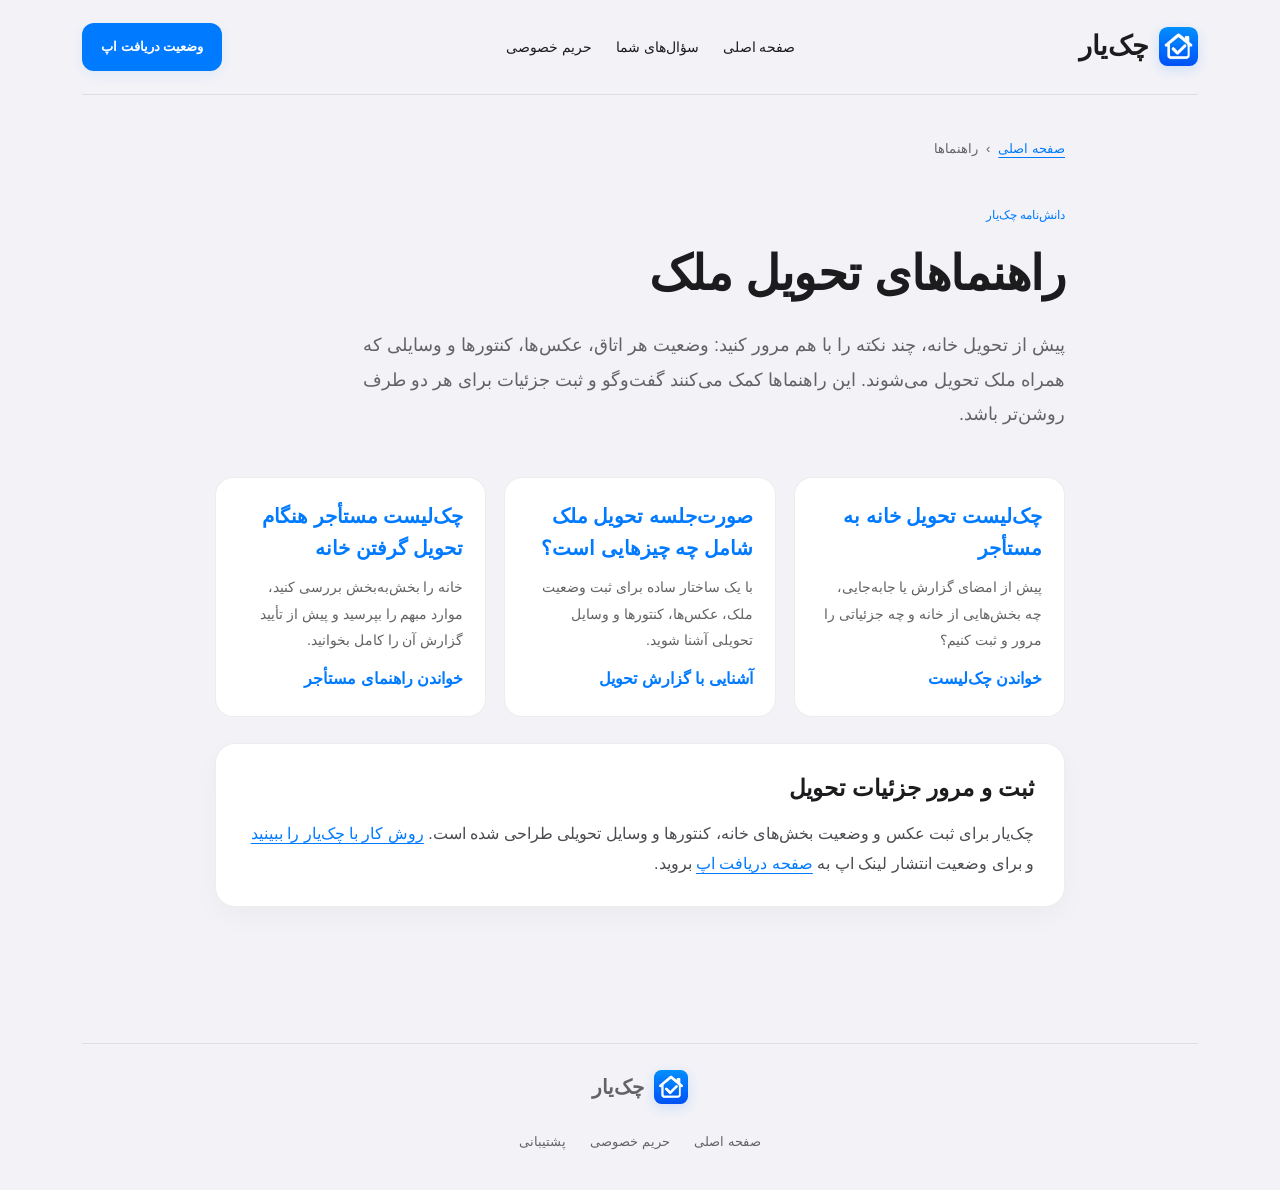
==== guides/index.html @ ab19140b "Improve website SEO and handover guides Add canonical, social metadata, structured data, robots dire" ====
<!DOCTYPE html>
<html lang="fa" dir="rtl">
<head>
  <meta charset="utf-8">
  <meta name="viewport" content="width=device-width,initial-scale=1">
  <meta name="description" content="راهنماهای کاربردی برای تحویل خانه، ثبت وضعیت ملک و آماده‌کردن گزارش روشن برای مالک و مستأجر.">
  <title>راهنماهای تحویل ملک و خانه اجاره‌ای — چک‌یار</title>
  <link rel="canonical" href="https://checkyaar.ir/guides/">
  <link rel="icon" href="../assets/optimized/app-icon.webp" type="image/webp">
  <meta property="og:type" content="website">
  <meta property="og:locale" content="fa_IR">
  <meta property="og:site_name" content="چک‌یار">
  <meta property="og:title" content="راهنماهای تحویل ملک — چک‌یار">
  <meta property="og:description" content="چک‌لیست‌ها و راهنماهای ثبت وضعیت خانه برای مالک و مستأجر.">
  <meta property="og:url" content="https://checkyaar.ir/guides/">
  <meta property="og:image" content="https://checkyaar.ir/assets/brand/social-preview.jpg">
  <link rel="stylesheet" href="../styles.css">
  <script type="application/ld+json">
  {
    "@context": "https://schema.org",
    "@type": "CollectionPage",
    "name": "راهنماهای تحویل ملک و خانه اجاره‌ای",
    "url": "https://checkyaar.ir/guides/",
    "inLanguage": "fa-IR",
    "isPartOf": { "@id": "https://checkyaar.ir/#website" }
  }
  </script>
</head>
<body>
  <div class="wrap">
    <nav aria-label="پیمایش اصلی">
      <a class="brand" href="../"><img class="mark" src="../assets/optimized/app-icon.webp" alt="" width="39" height="39" decoding="async"> چک‌یار</a>
      <div class="navlinks"><a href="../">صفحه اصلی</a><a href="../#faq">سؤال‌های شما</a><a href="../privacy.html">حریم خصوصی</a></div>
      <a class="btn small" href="../#download">وضعیت دریافت اپ</a>
    </nav>
    <main class="article-main">
      <div class="breadcrumb"><a href="../">صفحه اصلی</a><span aria-hidden="true">›</span><span>راهنماها</span></div>
      <header class="article-hero">
        <p class="label">دانش‌نامه چک‌یار</p>
        <h1>راهنماهای تحویل ملک</h1>
        <p class="article-lead">پیش از تحویل خانه، چند نکته را با هم مرور کنید: وضعیت هر اتاق، عکس‌ها، کنتورها و وسایلی که همراه ملک تحویل می‌شوند. این راهنماها کمک می‌کنند گفت‌وگو و ثبت جزئیات برای هر دو طرف روشن‌تر باشد.</p>
      </header>
      <section class="guide-grid" aria-label="مقاله‌های راهنما">
        <article class="guide-card">
          <h2><a href="checklist-tahvil-khane.html">چک‌لیست تحویل خانه به مستأجر</a></h2>
          <p>پیش از امضای گزارش یا جابه‌جایی، چه بخش‌هایی از خانه و چه جزئیاتی را مرور و ثبت کنیم؟</p>
          <a href="checklist-tahvil-khane.html">خواندن چک‌لیست</a>
        </article>
        <article class="guide-card">
          <h2><a href="soorat-jalase-tahvil-melk.html">صورت‌جلسه تحویل ملک شامل چه چیزهایی است؟</a></h2>
          <p>با یک ساختار ساده برای ثبت وضعیت ملک، عکس‌ها، کنتورها و وسایل تحویلی آشنا شوید.</p>
          <a href="soorat-jalase-tahvil-melk.html">آشنایی با گزارش تحویل</a>
        </article>
        <article class="guide-card">
          <h2><a href="checklist-mostajer-baraye-tahvil.html">چک‌لیست مستأجر هنگام تحویل گرفتن خانه</a></h2>
          <p>خانه را بخش‌به‌بخش بررسی کنید، موارد مبهم را بپرسید و پیش از تأیید گزارش آن را کامل بخوانید.</p>
          <a href="checklist-mostajer-baraye-tahvil.html">خواندن راهنمای مستأجر</a>
        </article>
      </section>
      <section class="article-card guide-cta">
        <h2>ثبت و مرور جزئیات تحویل</h2>
        <p>چک‌یار برای ثبت عکس و وضعیت بخش‌های خانه، کنتورها و وسایل تحویلی طراحی شده است. <a href="../#how">روش کار با چک‌یار را ببینید</a> و برای وضعیت انتشار لینک اپ به <a href="../#download">صفحه دریافت اپ</a> بروید.</p>
      </section>
    </main>
    <footer class="privacy-footer">
      <a class="brand" href="../"><img class="mark" src="../assets/optimized/app-icon.webp" alt="" width="34" height="34" decoding="async"> چک‌یار</a>
      <nav aria-label="پیوندهای پایانی"><a href="../">صفحه اصلی</a><a href="../privacy.html">حریم خصوصی</a><a href="mailto:support@checkyaar.ir">پشتیبانی</a></nav>
    </footer>
  </div>
</body>
</html>
---- styles.css ----
@font-face {
  font-family:v;
  font-display:swap;
  src:url('assets/brand/Vazirmatn-Regular.ttf')
}
@font-face {
  font-family:v;
  font-display:swap;
  src:url('assets/brand/Vazirmatn-Bold.ttf');
  font-weight:700
}
* {
  box-sizing:border-box;
}
html {
  scroll-behavior:smooth;
  scroll-padding-top:100px;
}
body {
  margin:0;
  background:#F2F2F7;
  color:#1C1C1E;
  font-family:v,sans-serif;
  line-height:1.9;
}
button,a {
  -webkit-tap-highlight-color:transparent;
}
a {
  color:inherit;
  text-decoration:none;
}
button {
  font:inherit;
  cursor:pointer;
}
button,a {
  transition:background .25s,transform .25s,box-shadow .25s;
}
button:hover,.btn:hover {
  transform:translateY(-3px);
}
button:focus-visible,a:focus-visible,summary:focus-visible {
  outline:3px solid #ee9f51;
  outline-offset:5px;
}
.wrap {
  max-width:1180px;
  margin:auto;
  padding:0 32px;
}
nav {
  height:95px;
  display:flex;
  align-items:center;
  justify-content:space-between;
  border-bottom:1px solid #1C1C1E17;
  gap:24px;
}
.brand {
  font-weight:700;
  font-size:27px;
  display:flex;
  align-items:center;
  gap:10px;
}
.mark {
  width:39px;
  height:39px;
  border-radius:22%;
  object-fit:cover;
  flex-shrink:0;
  display:block;
  box-shadow:0 4px 12px #007aff26;
}
.navlinks {
  display:flex;
  gap:32px;
  font-size:14px;
}
.btn {
  display:inline-flex;
  justify-content:center;
  align-items:center;
  gap:14px;
  border:0;
  padding:13px 25px;
  border-radius:13px;
  background:#007AFF;
  color:white;
  font-weight:700;
}
.btn.light {
  color:#007AFF;
  background:#fff;
  border:1px solid #3C3C431F;
}
.small {
  padding:9px 19px;
  font-size:13px;
}
.hero {
  display:grid;
  grid-template-columns:1.05fr 1fr;
  gap:55px;
  align-items:center;
  min-height:660px;
  padding:55px 0 65px;
}
.eyebrow {
  font-size:13px;
  display:inline-flex;
  gap:9px;
  align-items:center;
  color:#636366;
}
.dot {
  width:7px;
  height:7px;
  background:#007AFF;
  border-radius:50%;
}
h1 {
  font-size:clamp(36px,4.3vw,60px);
  line-height:1.5;
  letter-spacing:-1.8px;
  margin:20px 0;
}
h1 em {
  font-style:normal;
  color:#007AFF;
  position:relative;
}
h1 em:after {
  content:'';
  position:absolute;
  height:8px;
  background:#007AFF1F;
  bottom:2px;
  left:0;
  right:0;
  border-radius:60%;
  z-index:-1;
}
.intro {
  color:#636366;
  max-width:450px;
  font-size:16px;
  line-height:2.2;
}
.actions {
  display:flex;
  gap:12px;
  margin-top:29px;
}
.footnote {
  font-size:12px;
  color:#8E8E93;
  margin-top:20px;
}
.scene {
  width:100%;
  height:auto;
  position:relative;
  display:grid;
  place-items:center;
  isolation:isolate;
}
.hero-headings {
  display:grid;
  place-items:center;
  width:100%;
  max-width:560px;
  height:88px;
  text-align:center;
}
.hero-heading {
  grid-area:1 / 1;
  margin:0;
  padding:0 12px 16px;
  color:var(--text);
  font-size:clamp(16px,1.6vw,20px);
  font-weight:700;
  line-height:1.65;
  opacity:0;
  transition:opacity 600ms ease;
}
.hero-heading.is-active {
  opacity:1;
}
.hero-slideshow {
  display:grid;
  width:100%;
  max-width:560px;
  animation:float 7s ease-in-out infinite;
}
.hero-art {
  grid-area:1 / 1;
  display:block;
  width:100%;
  max-width:560px;
  height:auto;
  object-fit:contain;
  opacity:0;
  transition:opacity 600ms ease;
}
.hero-art.is-active {
  opacity:1;
}
.orb {
  position:absolute;
  width:440px;
  height:440px;
  border-radius:50%;
  background:#007AFF1F;
  z-index:-2;
}
.orbit {
  position:absolute;
  inset:5px;
  border:1px dashed #3C3C431F;
  border-radius:50%;
  transform:rotate(-20deg);
}
.phone {
  width:300px;
  background:#fff;
  border:7px solid #1C1C1E;
  border-radius:39px;
  padding:20px 16px 16px;
  box-shadow:20px 28px 60px #354d3026;
  transform:rotate(-6deg) scale(1.25);
  position:relative;
  animation:float 7s ease-in-out infinite;
}
.notch {
  width:70px;
  height:17px;
  background:#1C1C1E;
  border-radius:0 0 12px 12px;
  margin:-20px auto 20px;
}
.phonebar {
  font-size:10px;
  display:flex;
  justify-content:space-between;
  color:#8E8E93;
}
.phone h3 {
  font-size:17px;
  margin:15px 0 2px;
  display:flex;
  align-items:center;
  gap:7px;
}
.phone-mark {
  width:22px;
  height:22px;
  object-fit:cover;
  border-radius:6px;
  flex:0 0 auto;
}
.address {
  font-size:10px;
  color:#8E8E93;
}
.room {
  height:136px;
  margin:17px 0;
  background:#e8e1d1;
  position:relative;
  overflow:hidden;
  border-radius:12px;
}
.room-image {
  display:block;
  width:100%;
  height:100%;
  object-fit:cover;
  object-position:center 58%;
}
.progress {
  display:flex;
  justify-content:space-between;
  font-size:10px;
}
.track {
  height:5px;
  background:#F2F2F7;
  border-radius:8px;
  margin:8px 0 16px;
}
.track:before {
  content:'';
  display:block;
  width:75%;
  height:100%;
  background:#007AFF;
  border-radius:8px;
}
.row {
  display:flex;
  align-items:center;
  justify-content:space-between;
  padding:9px 0;
  border-top:1px solid #F2F2F7;
  font-size:11px;
}
.check {
  color:#34C759;
  background:#007AFF1F;
  padding:0 6px;
  border-radius:5px;
}
.phonebutton {
  background:#007AFF;
  color:white;
  padding:8px;
  text-align:center;
  border-radius:9px;
  font-size:11px;
  margin-top:11px;
}
.floatcard {
  position:absolute;
  background:#ffffffed;
  padding:14px 19px;
  border:1px solid #fff;
  border-radius:17px;
  box-shadow:0 15px 35px #38503413;
  z-index:2;
  animation:float 6s ease-in-out infinite;
}
.floatcard strong {
  display:block;
  font-size:13px;
}
.floatcard small {
  font-size:10px;
  color:#8E8E93;
}
.approved {
  left:-6px;
  top:110px;
  transform:rotate(5deg);
}
.pdf {
  right:-12px;
  bottom:55px;
  animation-delay:-3s;
}
.floaticon {
  float:right;
  margin-left:12px;
  background:#007AFF1F;
  padding:5px 11px;
  border-radius:10px;
}
.ribbon {
  display:grid;
  grid-template-columns:repeat(3,minmax(0,1fr));
  gap:12px;
  margin:0;
  padding:20px 0 24px;
  list-style:none;
  border-top:1px solid var(--separator);
  border-bottom:1px solid var(--separator);
}
.ribbon-item {
  display:flex;
  align-items:center;
  gap:12px;
  min-width:0;
  padding:14px 16px;
  background:var(--surface);
  border:1px solid var(--separator);
  border-radius:var(--radius-lg);
  box-shadow:0 4px 16px #1c1c1e05;
  transition:border-color .25s,box-shadow .25s,transform .25s;
}
.ribbon-item:hover {
  border-color:#007aff44;
  box-shadow:0 8px 24px #007aff0d;
  transform:translateY(-2px);
}
.ribbon-icon {
  display:grid;
  place-items:center;
  width:44px;
  height:44px;
  flex-shrink:0;
  border-radius:var(--radius-md);
  background:var(--accent-soft);
  color:var(--accent);
}
.ribbon-icon .lucide {
  width:22px;
  height:22px;
}
.ribbon-text {
  font-size:13px;
  font-weight:700;
  line-height:1.55;
  color:#1C1C1E;
}
.section {
  padding:90px 0;
}
.label {
  font-size:12px;
  color:#007AFF;
  margin-bottom:10px;
}
.heading {
  font-size:33px;
  line-height:1.6;
  margin:0 0 14px;
  letter-spacing:-.7px;
}
.sectionintro {
  color:#8E8E93;
  font-size:14px;
  margin:0;
}
.center {
  text-align:center;
}
.audience {
  display:grid;
  grid-template-columns:1fr 1fr;
  gap:22px;
  margin-top:36px;
}
.panel {
  border-radius:24px;
  background:#007AFF1F;
  padding:34px 35px;
}
.panel.peach {
  background:#FFFFFF;
}
.icon {
  font-size:27px;
  margin-bottom:15px;
}
.panel h3 {
  font-size:22px;
  margin:0 0 10px;
}
.panel p {
  font-size:14px;
  color:#636366;
  margin:0;
}
.chips {
  display:flex;
  gap:9px;
  flex-wrap:wrap;
  margin-top:25px;
}
.chips span {
  font-size:11px;
  background:#ffffff99;
  padding:5px 12px;
  border-radius:7px;
}
.steps {
  display:grid;
  grid-template-columns:repeat(3,minmax(0,1fr));
  gap:16px;
  margin:52px 0 0;
  padding:0;
  list-style:none;
  position:relative;
}
.step {
  display:flex;
  flex-direction:column;
  min-height:100%;
  padding:32px 22px 26px;
  background:var(--surface);
  border:1px solid var(--separator);
  border-radius:var(--radius-xl);
  transition:border-color .25s,box-shadow .25s,transform .25s;
  position:relative;
  z-index:1;
}
.step:hover {
  border-color:#007aff55;
  box-shadow:0 8px 28px #007aff0a;
  transform:translateY(-3px);
}
.step-marker {
  position:absolute;
  top:-20px;
  left:50%;
  translate:-50% 0;
  z-index:2;
}
.step-node {
  display:grid;
  place-items:center;
  width:40px;
  height:40px;
  border-radius:50%;
  background:var(--surface);
  border:2px solid var(--accent);
  color:var(--accent);
  font-size:16px;
  font-weight:700;
  line-height:1;
  box-shadow:0 0 0 6px var(--background);
}
.step-top {
  display:flex;
  align-items:center;
  gap:14px;
  margin:4px 0 16px;
  padding-bottom:16px;
  border-bottom:1px solid var(--separator);
}
.step-icon {
  display:grid;
  place-items:center;
  width:52px;
  height:52px;
  flex-shrink:0;
  border-radius:var(--radius-lg);
  background:var(--accent-soft);
  color:var(--accent);
}
.step-icon .lucide {
  width:26px;
  height:26px;
}
.step-phase {
  margin:0;
  flex:1;
  min-width:0;
  font-size:13px;
  font-weight:700;
  color:var(--accent);
  line-height:1.55;
}
.step h3 {
  font-size:18px;
  line-height:1.55;
  margin:0 0 10px;
  letter-spacing:-.3px;
}
.step p {
  font-size:14px;
  line-height:2;
  color:#636366;
  margin:0;
}
.step > p:last-child {
  flex:1;
}
@media(min-width:901px) {
  .steps::before {
    content:'';
    position:absolute;
    top:0;
    inset-inline:calc(16.666% + 4px) calc(16.666% + 4px);
    height:2px;
    background:linear-gradient(90deg,#007aff00,#007aff35 15%,#007aff35 85%,#007aff00);
    pointer-events:none;
    z-index:0;
  }
}
#how.section {
  padding-top:clamp(48px,6vw,72px);
}
.how-intro .sectionintro {
  max-width:560px;
  margin:0 auto;
  line-height:1.9;
}
.report {
  background:#007AFF;
  color:#FFFFFF;
  border-radius:28px;
  display:grid;
  grid-template-columns:1.1fr 1fr;
  gap:40px;
  padding:40px;
  align-items:center;
  overflow:hidden;
}
.report p {
  font-size:14px;
  color:#FFFFFFCC;
}
.report .label {
  color:#FFFFFFCC;
}
.paper {
  background:#FFFFFF;
  color:#1C1C1E;
  padding:25px;
  border-radius:8px;
  transform:rotate(5deg);
  box-shadow:12px 12px 0 #ffffff12;
}
.paper h3 {
  font-size:17px;
  margin:5px 0;
}
.paper-header .label {
  margin-bottom:6px;
}
.paper-header .address {
  color:#636366;
  font-size:12px;
}
.inspection-preview {
  display:grid;
  grid-template-columns:minmax(0,.95fr) minmax(0,1.05fr);
  align-items:stretch;
  gap:16px;
  margin-top:14px;
}
.inspection-photo-frame {
  width:100%;
  min-height:0;
  overflow:hidden;
  border-radius:8px;
  display:flex;
}
.inspection-details {
  min-width:0;
}
.paperline {
  display:flex;
  justify-content:space-between;
  border-bottom:1px solid #3C3C431F;
  font-size:11px;
  padding:8px 0;
}
.inspection-status {
  color:#FF3B30;
}
.inspection-note {
  margin-top:10px;
  font-size:11px;
  line-height:1.8;
}
.inspection-note p {
  margin:4px 0 0;
  color:#636366;
}
.report .inspection-note p {
  color:#636366;
  font-size:inherit;
}
.inspection-photo {
  display:block;
  width:100%;
  height:100%;
  flex:1 1 auto;
  min-height:0;
  object-fit:cover;
}
.paperstamp {
  border:1px solid #D1FAE5;
  color:#34C759;
  border-radius:7px;
  padding:5px 10px;
  display:inline-block;
  margin-top:17px;
  font-size:11px;
}
.faq {
  max-width:770px;
  margin:auto;
}
details {
  border-bottom:1px solid #3C3C431F;
  padding:20px 0;
  font-size:14px;
}
summary {
  cursor:pointer;
  list-style:none;
  display:flex;
  justify-content:space-between;
  align-items:center;
}
summary:after {
  content:'+';
  font-size:23px;
  color:#007AFF;
}
details[open] summary:after {
  content:'−';
}
details p {
  color:#636366;
  line-height:2.2;
}
.download {
  background:#007AFF1F;
  border-radius:28px;
  padding:48px 25px;
  margin-bottom:70px;
}
.stores {
  display:flex;
  justify-content:center;
  gap:12px;
  flex-wrap:wrap;
  margin-top:25px;
}
.stores button {
  background:#fff;
  color:#007AFF;
  border:1px solid #3C3C431F;
  border-radius:12px;
  padding:10px 24px;
  min-width:150px;
  text-align:right;
}
.stores small {
  font-size:10px;
  display:block;
  color:#8E8E93;
}
.stores strong {
  font-size:17px;
}
footer,
.site-footer {
  display:flex;
  flex-direction:column;
  gap:0;
  margin-top:clamp(32px,5vw,56px);
  padding:0 0 max(28px,env(safe-area-inset-bottom));
  border-top:1px solid var(--separator);
  font-size:13px;
  color:#636366;
}
.footer-main {
  display:flex;
  flex-wrap:wrap;
  align-items:center;
  justify-content:space-between;
  gap:24px 48px;
  padding:32px 0 28px;
}
.footer-brand {
  min-width:0;
  flex:0 1 auto;
}
.footer-identity {
  display:grid;
  grid-template-columns:34px max-content;
  column-gap:10px;
  row-gap:2px;
  align-items:center;
  max-width:100%;
}
.footer-logo.brand {
  display:contents;
}
.footer-logo .mark {
  grid-column:1;
  grid-row:1;
  width:34px;
  height:34px;
  align-self:center;
}
.footer-name {
  grid-column:2;
  grid-row:1;
  font-size:22px;
  font-weight:700;
  line-height:1.2;
}
.footer-tagline,
.footer-aside {
  margin:0;
  line-height:1.6;
}
.footer-tagline {
  grid-column:2;
  grid-row:2;
  padding:0;
  font-size:13px;
  text-align:start;
  justify-self:start;
  max-width:240px;
}
.footer-nav {
  display:flex;
  flex-wrap:wrap;
  align-items:center;
  justify-content:flex-end;
  gap:8px 10px;
  flex:1 1 280px;
}
.footer-nav a {
  padding:8px 14px;
  border-radius:var(--radius-pill);
  color:#636366;
  white-space:nowrap;
  transition:color .2s,background .2s;
}
.footer-nav a:hover {
  color:var(--accent);
  background:var(--accent-soft);
}
.footer-bottom {
  display:flex;
  flex-wrap:wrap;
  align-items:center;
  justify-content:space-between;
  gap:12px 24px;
  padding-top:18px;
  border-top:1px solid var(--separator);
  font-size:12px;
  color:#8E8E93;
}
.footer-top {
  display:inline-flex;
  align-items:center;
  gap:6px;
  color:#636366;
  transition:color .2s;
}
.footer-top:hover {
  color:var(--accent);
}
.footer-top .lucide {
  width:15px;
  height:15px;
}
.reveal {
  opacity:0;
  transform:translateY(22px);
  transition:opacity .8s,transform .8s;
}
.reveal.visible {
  opacity:1;
  transform:none;
}
.preview {
  position:fixed;
  bottom:15px;
  left:15px;
  background:#FFFFFF;
  border:1px solid #3C3C431F;
  border-radius:30px;
  padding:7px 15px;
  z-index:20;
  font-size:10px;
  color:#8E8E93;
  box-shadow:0 3px 20px #243e3612;
}
dialog {
  border:0;
  border-radius:22px;
  padding:30px;
  max-width:min(500px,90vw);
  font-family:v;
  color:#007AFF;
}
dialog::backdrop {
  background:#142c2377;
  backdrop-filter:blur(5px);
}
dialog p {
  font-size:14px;
}
dialog .paper {
  transform:none;
}
.close {
  border:0;
  background:#F2F2F7;
  border-radius:8px;
  padding:5px 15px;
  margin-top:18px;
}
@keyframes float {
  50% {
    translate:0 -12px;
  }
}
@media(prefers-reduced-motion:reduce) {
  html {
    scroll-behavior:auto;
  }
  *,*:before,*:after {
    animation:none!important;
    transition:none!important;
  }
  .reveal {
    opacity:1;
    transform:none;
  }
}
/* AppColors, AppRadius, and AppSpacing from the Flutter app. */
:root {
  --background:#F2F2F7;
  --surface:#FFFFFF;
  --text:#1C1C1E;
  --secondary:#8E8E93;
  --accent:#007AFF;
  --accent-soft:#007AFF1F;
  --separator:#3C3C431F;
  --success:#34C759;
  --radius-sm:10px;
  --radius-md:12px;
  --radius-lg:14px;
  --radius-xl:18px;
  --radius-pill:20px;
}
.lucide {
  width:20px;
  height:20px;
  stroke-width:1.75;
  flex-shrink:0;
  vertical-align:middle;
  display:inline-block;
}
.mark {
  border-radius:22%;
  box-shadow:0 4px 12px #007aff26;
}
.btn {
  border-radius:var(--radius-md);
  min-height:48px;
  box-shadow:0 4px 12px #007aff12;
}
.btn.light {
  box-shadow:none;
}
.btn .lucide {
  width:18px;
  height:18px;
}
.btn:hover {
  box-shadow:0 8px 24px #007aff26;
}
.btn.light:hover {
  background:var(--accent-soft);
}
.orb {
  border-radius:32%;
  background:linear-gradient(140deg,#007aff16,#007aff05);
  transform:rotate(-12deg);
  border:1px solid #007aff12;
}
.orbit {
  inset:22px;
  border:1px solid #007aff20;
  border-radius:32%;
  transform:rotate(12deg);
}
.phone {
  border-color:#1c1c1e;
  box-shadow:16px 28px 60px #1c1c1e20;
  background:var(--background);
  transform:rotate(-5deg);
}
.phone h3 .lucide {
  color:var(--accent);
  width:17px;
}
.phonebar,.address {
  color:#636366;
}
.row {
  background:white;
  padding:10px 8px;
  border-color:var(--separator);
}
.row .check {
  background:#D1FAE5;
  color:#167334;
  display:flex;
  gap:3px;
  align-items:center;
  font-size:10px;
}
.check .lucide {
  width:12px;
  height:12px;
}
.phonebutton {
  border-radius:var(--radius-sm);
}
.floatcard {
  border-radius:var(--radius-xl);
  border:1px solid #3c3c430d;
  box-shadow:0 12px 32px #1c1c1e0d;
  display:grid;
  grid-template-columns:42px 1fr;
  column-gap:10px;
  align-items:center;
  text-align:right;
}
.floaticon {
  float:none;
  grid-row:span 2;
  margin:0;
  padding:9px;
  display:grid;
  place-items:center;
  background:var(--accent-soft);
  color:var(--accent);
  border-radius:var(--radius-md);
}
.floatcard small {
  grid-column:2;
}
.floatcard.approved .floaticon {
  background:#D1FAE5;
  color:#167334;
}
.panel {
  background:white;
  border:1px solid var(--separator);
  border-radius:var(--radius-xl);
  transition:transform .3s,box-shadow .3s;
}
.panel.peach {
  background:white;
}
.panel:hover {
  transform:translateY(-5px);
  box-shadow:0 14px 35px #1c1c1e08;
}
.icon {
  width:52px;
  height:52px;
  display:grid;
  place-items:center;
  background:var(--accent-soft);
  color:var(--accent);
  border-radius:var(--radius-lg);
}
.icon .lucide {
  width:27px;
  height:27px;
}
.chips span {
  background:var(--background);
  border-radius:var(--radius-sm);
  color:#636366;
}
.panel.peach .icon {
  background:var(--accent-soft);
}
.report {
  background:var(--accent);
  border-radius:var(--radius-xl);
  position:relative;
  isolation:isolate;
}
.report:before {
  content:'';
  position:absolute;
  left:-90px;
  top:-170px;
  width:520px;
  height:520px;
  border:1px solid #ffffff22;
  border-radius:32%;
  transform:rotate(25deg);
  z-index:-1;
}
.report .label {
  color:#ffffffcc;
}
.paper {
  border-radius:var(--radius-md);
  box-shadow:12px 12px 0 #ffffff14;
}
.paperstamp {
  background:#D1FAE5;
  border:0;
  color:#167334;
}
.paperstamp .lucide {
  width:14px;
  height:14px;
}
.download {
  background:var(--accent-soft);
  border:1px solid #007aff12;
  border-radius:var(--radius-xl);
}
.stores button {
  border-radius:var(--radius-md);
  min-height:70px;
  position:relative;
  padding-left:40px;
}
.stores button .lucide {
  position:absolute;
  left:13px;
  top:27px;
  width:18px;
  color:var(--accent);
}
.stores strong {
  font-size:16px;
}
.stores button:hover {
  border-color:var(--accent);
  box-shadow:0 8px 24px #007aff12;
}
dialog {
  color:var(--text);
  border-radius:var(--radius-xl);
}
dialog::backdrop {
  background:#1c1c1e55;
}
.close {
  color:var(--accent);
  background:var(--accent-soft);
  border-radius:var(--radius-sm);
  min-height:44px;
}
.preview {
  border-color:var(--separator);
  color:#636366;
}
.heading {
  font-size:34px;
  letter-spacing:-.5px;
}
h1 {
  letter-spacing:-.5px;
}
h1 em:after {
  height:5px;
  bottom:-2px;
  background:#007aff26;
}
summary:after {
  content:'';
  width:18px;
  height:18px;
  background:linear-gradient(var(--accent),var(--accent)) center/12px 1.5px no-repeat,linear-gradient(var(--accent),var(--accent)) center/1.5px 12px no-repeat;
}
details[open] summary:after {
  content:'';
  background:linear-gradient(var(--accent),var(--accent)) center/12px 1.5px no-repeat;
}
/* FAQ: native, keyboard-accessible disclosure cards. */
#faq {
  display:grid;
  grid-template-columns:minmax(0,1fr);
  gap:24px;
  width:100%;
  align-items:start;
}
.faq-intro {
  padding-top:0;
  text-align:center;
}
.faq-intro .heading {
  margin:8px 0 12px;
  line-height:1.5;
}
.faq-intro .sectionintro {
  max-width:560px;
  margin-inline:auto;
  line-height:1.9;
  color:#636366;
}
.faq {
  width:100%;
  max-width:none;
  display:grid;
  gap:12px;
  margin:0;
}
.faq-card {
  margin:0;
  padding:0;
  background:var(--surface);
  border:1px solid var(--separator);
  border-radius:var(--radius-xl);
  transition:border-color .25s,box-shadow .25s;
  overflow:clip;
}
.faq-card:hover {
  border-color:#007aff55;
  box-shadow:0 5px 20px #1c1c1e05;
}
.faq-card[open] {
  border-color:#007aff50;
  box-shadow:0 8px 28px #007aff08;
}
.faq-card summary {
  list-style:none;
  padding:16px 20px;
  display:flex;
  align-items:center;
  gap:12px;
  min-height:76px;
  outline-offset:-4px;
}
.faq-card summary::-webkit-details-marker {
  display:none;
}
.faq-card summary:after {
  display:none;
}
.faq-icon {
  display:grid;
  place-items:center;
  width:44px;
  height:44px;
  flex-shrink:0;
  border-radius:var(--radius-md);
  background:var(--background);
  color:#636366;
  transition:color .25s,background .25s;
}
.faq-card[open] .faq-icon {
  background:var(--accent-soft);
  color:var(--accent);
}
.faq-icon .lucide {
  width:22px;
  height:22px;
}
.faq-question {
  display:flex;
  flex-direction:column;
  gap:3px;
  font-size:15px;
  font-weight:700;
  flex:1 1 0;
  min-width:0;
}
.faq-topic {
  font-size:11px;
  font-weight:400;
  color:#636366;
}
.faq-toggle {
  display:grid;
  place-items:center;
  width:28px;
  height:28px;
  flex-shrink:0;
  border-radius:50%;
  background:var(--background);
  color:var(--accent);
  font-family:Arial,sans-serif;
  font-size:22px;
  line-height:1;
  transition:transform .25s,background .25s;
}
.faq-card[open] .faq-toggle {
  background:var(--accent-soft);
  transform:rotate(45deg);
}
.faq-answer {
  border-top:1px solid var(--separator);
  padding-block:16px 18px;
  padding-inline-start:calc(20px + 44px + 12px);
  padding-inline-end:20px;
}
.faq-answer p {
  margin:0;
  color:#636366;
  font-size:14px;
  line-height:2.15;
}
.faq-card::details-content {
  interpolate-size:allow-keywords;
  block-size:0;
  opacity:0;
  overflow:clip;
  transition:block-size .32s ease,opacity .25s ease,content-visibility .32s allow-discrete;
}
.faq-card[open]::details-content {
  block-size:auto;
  opacity:1;
}
@media(prefers-reduced-motion:reduce) {
  .faq-card::details-content {
    transition:none;
  }
}
/* Responsive layout: intrinsic sizing first; reflow instead of shrinking text. */
html {
  scroll-padding-top:24px;
}
.wrap {
  width:100%;
  padding-inline:clamp(16px,4vw,32px);
}
main,section,nav,footer,.hero>*,.audience>*,.steps>*,.report>*,#faq>*,.faq-question {
  min-width:0;
}
h1,h2,h3,p,.faq-question,.paperline,.paperstamp {
  overflow-wrap:break-word;
}
.hero {
  grid-template-columns:minmax(0,1.05fr) minmax(0,1fr);
  gap:clamp(24px,4vw,55px);
}
h1 {
  font-size:clamp(2rem,4.3vw,3.75rem);
}
.actions {
  flex-wrap:wrap;
}
.actions .btn {
  white-space:normal;
  font-size:15px;
  gap:10px;
  padding:13px 20px;
  min-width:0;
  max-width:100%;
  min-height:50px;
}
.navlinks {
  flex-wrap:wrap;
  justify-content:center;
  gap:12px 24px;
}
.navlinks a {
  display:inline-flex;
  align-items:center;
  min-height:44px;
}
.brand,nav>.btn {
  flex-shrink:0;
}
.scene {
  width:100%;
  max-width:600px;
  justify-self:center;
  scale:1;
}
.orb {
  width:min(84%,420px);
  height:auto;
  aspect-ratio:1;
}
.orbit {
  inset:30px 24px;
}
.approved {
  left:0;
  top:100px;
}
.pdf {
  right:0;
  bottom:48px;
}
.ribbon {
  grid-template-columns:repeat(3,minmax(0,1fr));
  gap:12px;
}
.audience {
  grid-template-columns:repeat(2,minmax(0,1fr));
}
.steps {
  grid-template-columns:repeat(3,minmax(0,1fr));
  gap:16px;
}
.report {
  grid-template-columns:minmax(0,1.1fr) minmax(0,1fr);
  padding:clamp(24px,3vw,40px);
  gap:clamp(24px,3vw,40px);
}
.paper {
  min-width:0;
}
.paperline {
  display:grid;
  grid-template-columns:minmax(0,1fr) minmax(0,1fr);
  gap:12px;
  font-size:13px;
}
.paperline>:last-child {
  text-align:end;
}
.paperstamp {
  font-size:12px;
}
.stores {
  display:grid;
  grid-template-columns:repeat(3,minmax(0,1fr));
  max-width:700px;
  margin-inline:auto;
  gap:12px;
}
.stores button {
  min-width:0;
  width:100%;
  padding:12px 18px 12px 44px;
}
.stores small {
  font-size:12px;
}
.stores strong {
  font-size:16px;
  overflow-wrap:break-word;
}
.stores button .lucide {
  top:50%;
  transform:translateY(-50%);
}
.preview {
  position:static;
  width:fit-content;
  max-width:calc(100% - 32px);
  margin:0 auto max(16px,env(safe-area-inset-bottom));
  text-align:center;
  font-size:11px;
  border-radius:var(--radius-md);
  box-shadow:none;
}
dialog {
  width:min(500px,calc(100% - 32px));
  max-width:calc(100% - 32px);
  max-height:calc(100vh - 32px);
  max-height:calc(100dvh - 32px);
  padding:clamp(16px,4vw,30px);
  overflow:auto;
  overscroll-behavior:contain;
}
dialog .paper {
  padding:16px;
  box-shadow:none;
}
dialog p {
  overflow-wrap:break-word;
}
.close {
  min-width:80px;
}
.sectionintro,.step p,.footnote {
  color:#636366;
}
@media(max-width:1000px) {
  nav {
    gap:12px;
    height:auto;
    min-height:76px;
    padding-block:16px;
    flex-wrap:wrap;
  }
  .navlinks {
    order:3;
    flex-basis:100%;
    justify-content:center;
    font-size:13px;
  }
  .hero {
    grid-template-columns:minmax(0,1fr);
    padding:40px 0;
    min-height:0;
    gap:32px;
    text-align:center;
  }
  .hero>div:first-child {
    max-width:660px;
    justify-self:center;
    width:100%;
  }
  h1 {
    font-size:clamp(32px,6vw,52px);
    margin:16px 0;
  }
  .intro {
    max-width:550px;
    margin-inline:auto;
  }
  .actions {
    justify-content:center;
  }
  .scene {
    max-width:480px;
    height:auto;
  }
  .phone {
    width:280px;
    transform:rotate(-6deg) scale(1.08);
  }
  .floatcard {
    max-width:200px;
    padding:12px;
    grid-template-columns:32px minmax(0,1fr);
    column-gap:8px;
  }
  .floaticon {
    padding:6px;
  }
  .floatcard strong {
    font-size:12px;
  }
  .floatcard small {
    font-size:11px;
  }
  .approved {
    top:80px;
  }
  .pdf {
    bottom:40px;
  }
  .section {
    padding:64px 0;
  }
  .panel {
    padding:24px;
  }
  .panel h3 {
    font-size:20px;
  }
  .steps {
    gap:14px;
  }
  .step {
    padding:22px 20px 24px;
  }
  .step h3 {
    font-size:18px;
  }
  .report {
    grid-template-columns:minmax(0,1fr);
    gap:24px;
    padding:28px;
  }
  .report>div:first-child {
    max-width:600px;
  }
  .report .paper {
    width:min(100% - 24px,460px);
    margin:8px auto;
    transform:rotate(3deg);
  }
  #faq {
    grid-template-columns:minmax(0,1fr);
    gap:28px;
  }
  .faq-intro {
    padding-top:0;
  }
  .faq-intro .heading br {
    display:none;
  }
  .faq-intro .sectionintro {
    max-width:560px;
  }
    }
@media(max-width:600px) {
  .brand {
    font-size:24px;
  }
  .mark {
    width:36px;
    height:36px;
  }
  .small {
    padding:10px 14px;
  }
  .navlinks {
    gap:4px 16px;
    font-size:12px;
  }
  .hero {
    padding:32px 0;
    gap:24px;
  }
  .intro {
    font-size:15px;
    line-height:2;
  }
  .eyebrow {
    font-size:12px;
  }
  .footnote {
    font-size:12px;
    margin-top:16px;
  }
  .scene {
    display:grid;
    grid-template-columns:minmax(0,1fr);
    gap:0;
    max-width:430px;
    padding:20px 0 0;
    margin:0;
  }
  .hero-art {
    max-width:100%;
  }
  .hero-slideshow {
    animation:none;
  }
  .phone {
    grid-column:1/-1;
    justify-self:center;
    width:min(258px,calc(100% - 24px));
    margin:0 0 12px;
    transform:none;
    animation:none;
  }
  .orb {
    top:36px;
    width:86%;
    max-width:330px;
    left:7%;
    transform:rotate(-8deg);
  }
  .orbit {
    top:36px;
    bottom:auto;
    left:8%;
    right:8%;
    aspect-ratio:1;
    transform:rotate(8deg);
  }
  .floatcard {
    position:relative;
    inset:auto;
    max-width:none;
    width:100%;
    transform:none;
    animation:none;
    padding:12px;
    grid-template-columns:28px minmax(0,1fr);
    box-shadow:0 4px 16px #1c1c1e06;
  }
  .floatcard small {
    grid-column:1/-1;
    padding-top:5px;
  }
  .floatcard strong {
    font-size:12px;
  }
  .floaticon {
    grid-row:1;
    padding:5px;
  }
  .floaticon .lucide {
    width:18px;
    height:18px;
  }
  .ribbon {
    grid-template-columns:minmax(0,1fr);
    gap:10px;
    padding:18px 0 22px;
  }
  .ribbon-item {
    padding:12px 14px;
  }
  .ribbon-icon {
    width:40px;
    height:40px;
  }
  .ribbon-text {
    font-size:13px;
  }
  .audience,.steps {
    grid-template-columns:minmax(0,1fr);
    gap:16px;
  }
  .audience {
    margin-top:24px;
  }
  .panel {
    padding:24px;
  }
  .panel h3 {
    font-size:20px;
  }
  .panel p,.step p {
    font-size:15px;
  }
  .chips {
    margin-top:20px;
  }
  .chips span {
    font-size:12px;
  }
  .heading {
    font-size:clamp(25px,6vw,32px);
  }
  .section {
    padding:48px 0;
  }
  .steps {
    margin-top:28px;
    gap:28px;
  }
  .steps::before {
    display:none;
  }
  .step {
    padding:24px 18px 22px;
  }
  .step-marker {
    top:-18px;
  }
  .step-node {
    width:36px;
    height:36px;
    font-size:15px;
    box-shadow:0 0 0 5px var(--background);
  }
  .step-top {
    gap:12px;
    margin:2px 0 14px;
    padding-bottom:14px;
  }
  .step-icon {
    width:48px;
    height:48px;
  }
  .step-icon .lucide {
    width:24px;
    height:24px;
  }
  .step-phase {
    font-size:12px;
  }
  .step h3 {
    margin:0 0 8px;
    font-size:19px;
  }
  .report {
    padding:22px 18px;
    gap:18px;
  }
  .report .paper {
    width:100%;
    transform:none;
    margin:0;
    padding:18px;
    box-shadow:0 8px 0 #ffffff14;
  }
  .report p {
    font-size:15px;
  }
  .paper h3 {
    font-size:18px;
  }
  .paper .address {
    font-size:11px;
  }
  .paperline {
    font-size:11px;
    gap:8px;
  }
  .inspection-preview {
    grid-template-columns:minmax(0,.85fr) minmax(0,1.15fr);
    gap:12px;
    margin-top:10px;
  }
  .inspection-note {
    font-size:11px;
  }
  .paperstamp {
    padding:4px 7px;
    font-size:10px;
  }
  .faq-card summary {
    padding:16px;
    gap:12px;
    min-height:76px;
  }
  .faq-question {
    font-size:14px;
  }
  .faq-icon {
    width:36px;
    height:36px;
  }
  .faq-icon .lucide {
    width:20px;
    height:20px;
  }
  .faq-answer {
    padding-block:16px 20px;
    padding-inline-start:calc(16px + 36px + 12px);
    padding-inline-end:16px;
  }
  .faq-answer p {
    font-size:14px;
  }
  .faq-toggle {
    width:24px;
    height:24px;
  }
  .faq-intro .heading {
    line-height:1.7;
  }
  .download {
    padding:32px 20px;
    margin-bottom:40px;
  }
  .stores {
    grid-template-columns:minmax(0,1fr);
    max-width:360px;
    gap:12px;
  }
  .stores button {
    min-height:72px;
    padding:12px 20px 12px 48px;
  }
  .stores button .lucide {
    left:20px;
  }
  .footer-main {
    flex-direction:column;
    align-items:stretch;
    gap:20px;
    padding:28px 0 22px;
  }
  .footer-brand {
    display:flex;
    justify-content:center;
  }
  .footer-identity {
    justify-items:center;
    grid-template-columns:34px max-content;
  }
  .footer-tagline {
    justify-self:center;
    text-align:center;
    max-width:min(280px,100%);
  }
  .footer-nav {
    justify-content:center;
    flex:1 1 auto;
  }
  .footer-bottom {
    flex-direction:column;
    text-align:center;
    gap:10px;
  }
  .preview {
    margin-top:16px;
  }
}
@media(max-width:420px) {
  .actions {
    flex-direction:column;
    gap:12px;
  }
  .actions .btn {
    width:100%;
    font-size:15px;
    white-space:normal;
  }
  .scene {
    grid-template-columns:minmax(0,1fr);
  }
  .floatcard {
    grid-template-columns:32px minmax(0,1fr);
    padding:12px 16px;
    text-align:start;
  }
  .floaticon {
    grid-row:span 2;
  }
  .floatcard small {
    grid-column:2;
    padding-top:0;
  }
  .floatcard strong {
    font-size:13px;
  }
  .faq-card summary {
    gap:10px;
  }
  .faq-question {
    font-size:13px;
  }
  .faq-topic {
    font-size:11px;
  }
  h1 {
    font-size:clamp(28px,8.5vw,36px);
  }
  .report {
    padding:20px 14px;
  }
  .report .paper {
    padding:14px;
  }
  .inspection-preview {
    grid-template-columns:minmax(76px,.8fr) minmax(0,1.2fr);
    gap:10px;
  }
  .paper .address {
    font-size:10px;
  }
  .paperline {
    grid-template-columns:minmax(0,.9fr) minmax(0,1.1fr);
    font-size:10px;
    gap:6px;
  }
  .paperstamp {
    font-size:9px;
    padding:4px 6px;
  }
  .panel {
    padding:20px;
  }
  .download {
    padding:28px 16px;
  }
}
@media(hover:none) {
  button:hover,.btn:hover,.panel:hover,.step:hover,.ribbon-item:hover {
    transform:none;
  }
  .btn:hover {
    box-shadow:none;
  }
}

/* Keep the privacy and help content aligned with the existing audience cards. */
.trust-section article { scroll-margin-top:24px; }
.trust-section h2 { font-size:22px; margin:10px 0 16px; }
.trust-section .panel p + p { margin-top:16px; }
.trust-section .btn { margin-top:16px; }
.trust-section .support-status { font-size:13px; color:#636366; }

.faq-answer a,
.privacy-card a {
  color:#007AFF;
  font-weight:700;
  text-decoration:underline;
  text-underline-offset:3px;
}
.trust-section #privacy .btn { display:inline-flex; }
.privacy-main {
  max-width:860px;
  margin:0 auto;
  padding:56px 0 72px;
}
.privacy-hero {
  padding:24px 0 32px;
}
.privacy-hero .label {
  margin-bottom:10px;
}
.privacy-hero h1 {
  margin:0;
  font-size:clamp(32px,5vw,48px);
  line-height:1.5;
}
.privacy-lead {
  max-width:760px;
  margin:14px 0 12px;
  color:#636366;
  font-size:17px;
}
.privacy-updated {
  color:#8E8E93;
  font-size:13px;
}
.privacy-content {
  display:grid;
  gap:16px;
}
.privacy-card {
  padding:28px 32px;
  background:#fff;
  border:1px solid #3C3C4314;
  border-radius:22px;
  box-shadow:0 12px 32px #1c1c1e0a;
}
.privacy-card h2 {
  margin:0 0 12px;
  font-size:21px;
  line-height:1.7;
}
.privacy-card p,
.privacy-card li {
  color:#505055;
  font-size:15px;
  line-height:2.1;
}
.privacy-card p { margin:0; }
.privacy-card p + p { margin-top:12px; }
.privacy-card ul {
  margin:0;
  padding-right:22px;
}
.privacy-card li + li { margin-top:8px; }
.privacy-card strong { color:#1C1C1E; }
.privacy-footer {
  display:flex;
  justify-content:space-between;
  align-items:center;
  gap:24px;
  padding:24px 0 36px;
  border-top:1px solid #1C1C1E17;
}
.privacy-footer .brand { font-size:20px; }
.privacy-footer .mark { width:34px; height:34px; }
.privacy-footer nav {
  height:auto;
  display:flex;
  flex-wrap:wrap;
  justify-content:flex-start;
  gap:12px 24px;
  border:0;
  font-size:13px;
}
@media(max-width:720px) {
  .privacy-main { padding:34px 0 48px; }
  .privacy-hero { padding-top:16px; }
  .privacy-lead { font-size:15px; }
  .privacy-card { padding:22px 20px; border-radius:18px; }
  .privacy-card h2 { font-size:19px; }
  .privacy-card p,
  .privacy-card li { font-size:14px; }
  .privacy-footer { flex-direction:column; align-items:stretch; gap:14px; }
  .privacy-footer .brand { justify-content:center; }
  .privacy-footer nav { justify-content:center; }
}

.store-status {
  max-width:620px;
  margin:24px auto 0;
  padding:24px;
  border:1px solid #3C3C431F;
  border-radius:18px;
  background:#fff;
}
.store-status strong { display:block; }
.store-status p { margin:8px 0 16px; color:#636366; }
.store-status a:not(.btn) { color:#007AFF; font-weight:700; }
.article-main {
  max-width:850px;
  margin:0 auto;
  padding:42px 0 80px;
}
.article-hero { padding:12px 0 28px; }
.article-hero h1 { max-width:760px; margin:12px 0 16px; font-size:clamp(32px,4vw,48px); }
.article-lead { max-width:740px; color:#636366; font-size:18px; }
.article-meta { color:#8E8E93; font-size:13px; }
.article-content { display:grid; gap:20px; }
.article-card {
  padding:26px 30px;
  border:1px solid #3C3C4317;
  border-radius:20px;
  background:#fff;
  box-shadow:0 10px 28px #1C1C1E08;
}
.article-card h2 { margin:0 0 12px; font-size:23px; line-height:1.6; }
.article-card h3 { margin:20px 0 8px; font-size:18px; }
.article-card p { margin:0; color:#4B4B50; }
.article-card p + p { margin-top:12px; }
.article-card ul,.article-card ol { margin:0; padding-right:24px; }
.article-card li + li { margin-top:10px; }
.article-card a,.breadcrumb a { color:#007AFF; text-decoration:underline; text-underline-offset:4px; }
.breadcrumb { display:flex; flex-wrap:wrap; gap:8px; margin-bottom:18px; color:#636366; font-size:13px; }
.article-toc { display:grid; gap:6px; }
.article-toc a { display:block; padding:6px 0; }
.article-callout { border-right:4px solid #007AFF; background:#F4F8FF; }
.article-faq details + details { margin-top:14px; padding-top:14px; border-top:1px solid #1C1C1E17; }
.article-faq summary { cursor:pointer; font-weight:700; }
.article-faq p { margin-top:8px; }
.guide-grid { display:grid; grid-template-columns:repeat(3,minmax(0,1fr)); gap:18px; }
.guide-card { display:flex; flex-direction:column; gap:10px; padding:22px; border:1px solid #3C3C4317; border-radius:18px; background:#fff; }
.guide-card h2,.guide-card h3 { margin:0; font-size:20px; line-height:1.6; }
.guide-card p { margin:0; color:#636366; font-size:14px; }
.guide-card a { color:#007AFF; font-weight:700; }
.guide-cta { margin-top:26px; }
@media(max-width:760px) {
  .article-main { padding:28px 0 54px; }
  .article-hero h1 { font-size:32px; }
  .article-lead { font-size:16px; }
  .article-card { padding:22px 20px; }
  .article-card h2 { font-size:20px; }
  .guide-grid { grid-template-columns:1fr; }
}
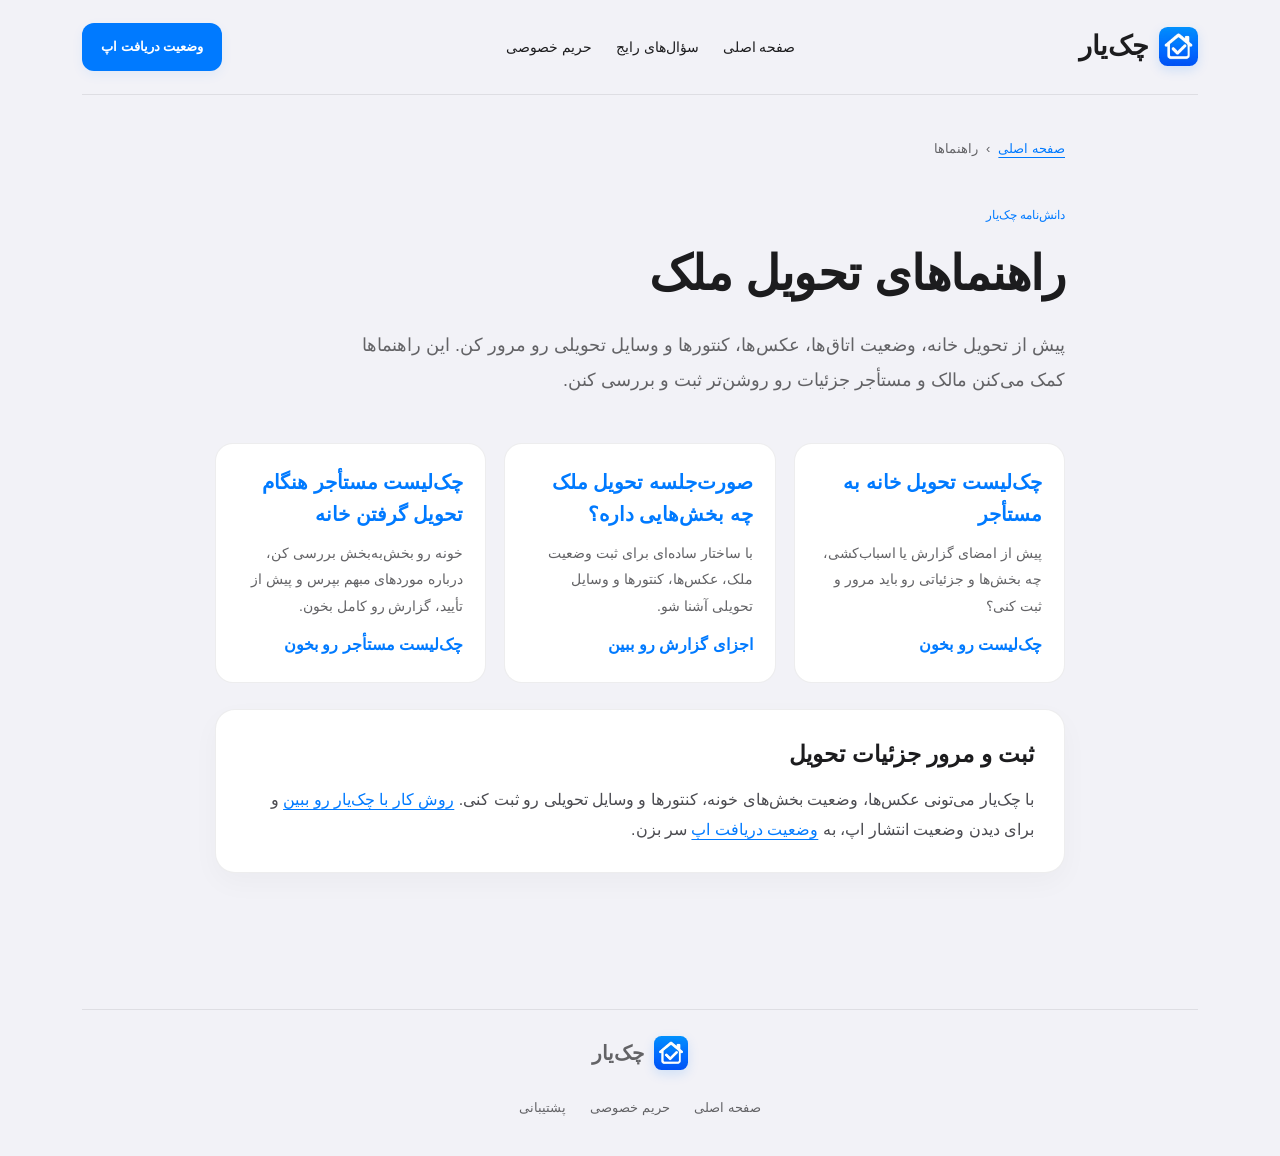
==== commit bb0785c9: "Align website copy across pages - Make the homepage, guides, and privacy page use consistent Persian" ====
--- a/guides/index.html
+++ b/guides/index.html
@@ -30,7 +30,7 @@
   <div class="wrap">
     <nav aria-label="پیمایش اصلی">
       <a class="brand" href="../"><img class="mark" src="../assets/optimized/app-icon.webp" alt="" width="39" height="39" decoding="async"> چک‌یار</a>
-      <div class="navlinks"><a href="../">صفحه اصلی</a><a href="../#faq">سؤال‌های شما</a><a href="../privacy.html">حریم خصوصی</a></div>
+      <div class="navlinks"><a href="../">صفحه اصلی</a><a href="../#faq">سؤال‌های رایج</a><a href="../privacy.html">حریم خصوصی</a></div>
       <a class="btn small" href="../#download">وضعیت دریافت اپ</a>
     </nav>
     <main class="article-main">
@@ -38,28 +38,28 @@
       <header class="article-hero">
         <p class="label">دانش‌نامه چک‌یار</p>
         <h1>راهنماهای تحویل ملک</h1>
-        <p class="article-lead">پیش از تحویل خانه، چند نکته را با هم مرور کنید: وضعیت هر اتاق، عکس‌ها، کنتورها و وسایلی که همراه ملک تحویل می‌شوند. این راهنماها کمک می‌کنند گفت‌وگو و ثبت جزئیات برای هر دو طرف روشن‌تر باشد.</p>
+        <p class="article-lead">پیش از تحویل خانه، وضعیت اتاق‌ها، عکس‌ها، کنتورها و وسایل تحویلی رو مرور کن. این راهنماها کمک می‌کنن مالک و مستأجر جزئیات رو روشن‌تر ثبت و بررسی کنن.</p>
       </header>
       <section class="guide-grid" aria-label="مقاله‌های راهنما">
         <article class="guide-card">
           <h2><a href="checklist-tahvil-khane.html">چک‌لیست تحویل خانه به مستأجر</a></h2>
-          <p>پیش از امضای گزارش یا جابه‌جایی، چه بخش‌هایی از خانه و چه جزئیاتی را مرور و ثبت کنیم؟</p>
-          <a href="checklist-tahvil-khane.html">خواندن چک‌لیست</a>
+          <p>پیش از امضای گزارش یا اسباب‌کشی، چه بخش‌ها و جزئیاتی رو باید مرور و ثبت کنی؟</p>
+          <a href="checklist-tahvil-khane.html">چک‌لیست رو بخون</a>
         </article>
         <article class="guide-card">
-          <h2><a href="soorat-jalase-tahvil-melk.html">صورت‌جلسه تحویل ملک شامل چه چیزهایی است؟</a></h2>
-          <p>با یک ساختار ساده برای ثبت وضعیت ملک، عکس‌ها، کنتورها و وسایل تحویلی آشنا شوید.</p>
-          <a href="soorat-jalase-tahvil-melk.html">آشنایی با گزارش تحویل</a>
+          <h2><a href="soorat-jalase-tahvil-melk.html">صورت‌جلسه تحویل ملک چه بخش‌هایی داره؟</a></h2>
+          <p>با ساختار ساده‌ای برای ثبت وضعیت ملک، عکس‌ها، کنتورها و وسایل تحویلی آشنا شو.</p>
+          <a href="soorat-jalase-tahvil-melk.html">اجزای گزارش رو ببین</a>
         </article>
         <article class="guide-card">
           <h2><a href="checklist-mostajer-baraye-tahvil.html">چک‌لیست مستأجر هنگام تحویل گرفتن خانه</a></h2>
-          <p>خانه را بخش‌به‌بخش بررسی کنید، موارد مبهم را بپرسید و پیش از تأیید گزارش آن را کامل بخوانید.</p>
-          <a href="checklist-mostajer-baraye-tahvil.html">خواندن راهنمای مستأجر</a>
+          <p>خونه رو بخش‌به‌بخش بررسی کن، درباره موردهای مبهم بپرس و پیش از تأیید، گزارش رو کامل بخون.</p>
+          <a href="checklist-mostajer-baraye-tahvil.html">چک‌لیست مستأجر رو بخون</a>
         </article>
       </section>
       <section class="article-card guide-cta">
         <h2>ثبت و مرور جزئیات تحویل</h2>
-        <p>چک‌یار برای ثبت عکس و وضعیت بخش‌های خانه، کنتورها و وسایل تحویلی طراحی شده است. <a href="../#how">روش کار با چک‌یار را ببینید</a> و برای وضعیت انتشار لینک اپ به <a href="../#download">صفحه دریافت اپ</a> بروید.</p>
+        <p>با چک‌یار می‌تونی عکس‌ها، وضعیت بخش‌های خونه، کنتورها و وسایل تحویلی رو ثبت کنی. <a href="../#how">روش کار با چک‌یار رو ببین</a> و برای دیدن وضعیت انتشار اپ، به <a href="../#download">وضعیت دریافت اپ</a> سر بزن.</p>
       </section>
     </main>
     <footer class="privacy-footer">
--- a/styles.css
+++ b/styles.css
@@ -1926,9 +1926,11 @@
 
 /* Keep the privacy and help content aligned with the existing audience cards. */
 .trust-section article { scroll-margin-top:24px; }
+.trust-section .audience { align-items:stretch; }
+.trust-section .panel { display:flex; flex-direction:column; height:100%; }
 .trust-section h2 { font-size:22px; margin:10px 0 16px; }
 .trust-section .panel p + p { margin-top:16px; }
-.trust-section .btn { margin-top:16px; }
+.trust-section .panel .btn { margin-top:auto; }
 .trust-section .support-status { font-size:13px; color:#636366; }
 
 .faq-answer a,
@@ -2066,14 +2068,14 @@
 .article-toc { display:grid; gap:6px; }
 .article-toc a { display:block; padding:6px 0; }
 .article-callout { border-right:4px solid #007AFF; background:#F4F8FF; }
-.article-faq details + details { margin-top:14px; padding-top:14px; border-top:1px solid #1C1C1E17; }
-.article-faq summary { cursor:pointer; font-weight:700; }
-.article-faq p { margin-top:8px; }
-.guide-grid { display:grid; grid-template-columns:repeat(3,minmax(0,1fr)); gap:18px; }
-.guide-card { display:flex; flex-direction:column; gap:10px; padding:22px; border:1px solid #3C3C4317; border-radius:18px; background:#fff; }
+.article-faq .faq { margin-top:12px; }
+.article-faq .faq-answer p { margin:0; }
+.guide-grid { display:grid; grid-template-columns:repeat(3,minmax(0,1fr)); gap:18px; align-items:stretch; }
+.guide-card { display:flex; flex-direction:column; gap:10px; height:100%; padding:22px; border:1px solid #3C3C4317; border-radius:18px; background:#fff; }
 .guide-card h2,.guide-card h3 { margin:0; font-size:20px; line-height:1.6; }
-.guide-card p { margin:0; color:#636366; font-size:14px; }
+.guide-card p { margin:0; color:#636366; font-size:14px; flex:1; }
 .guide-card a { color:#007AFF; font-weight:700; }
+.guide-card > a { margin-top:auto; }
 .guide-cta { margin-top:26px; }
 @media(max-width:760px) {
   .article-main { padding:28px 0 54px; }
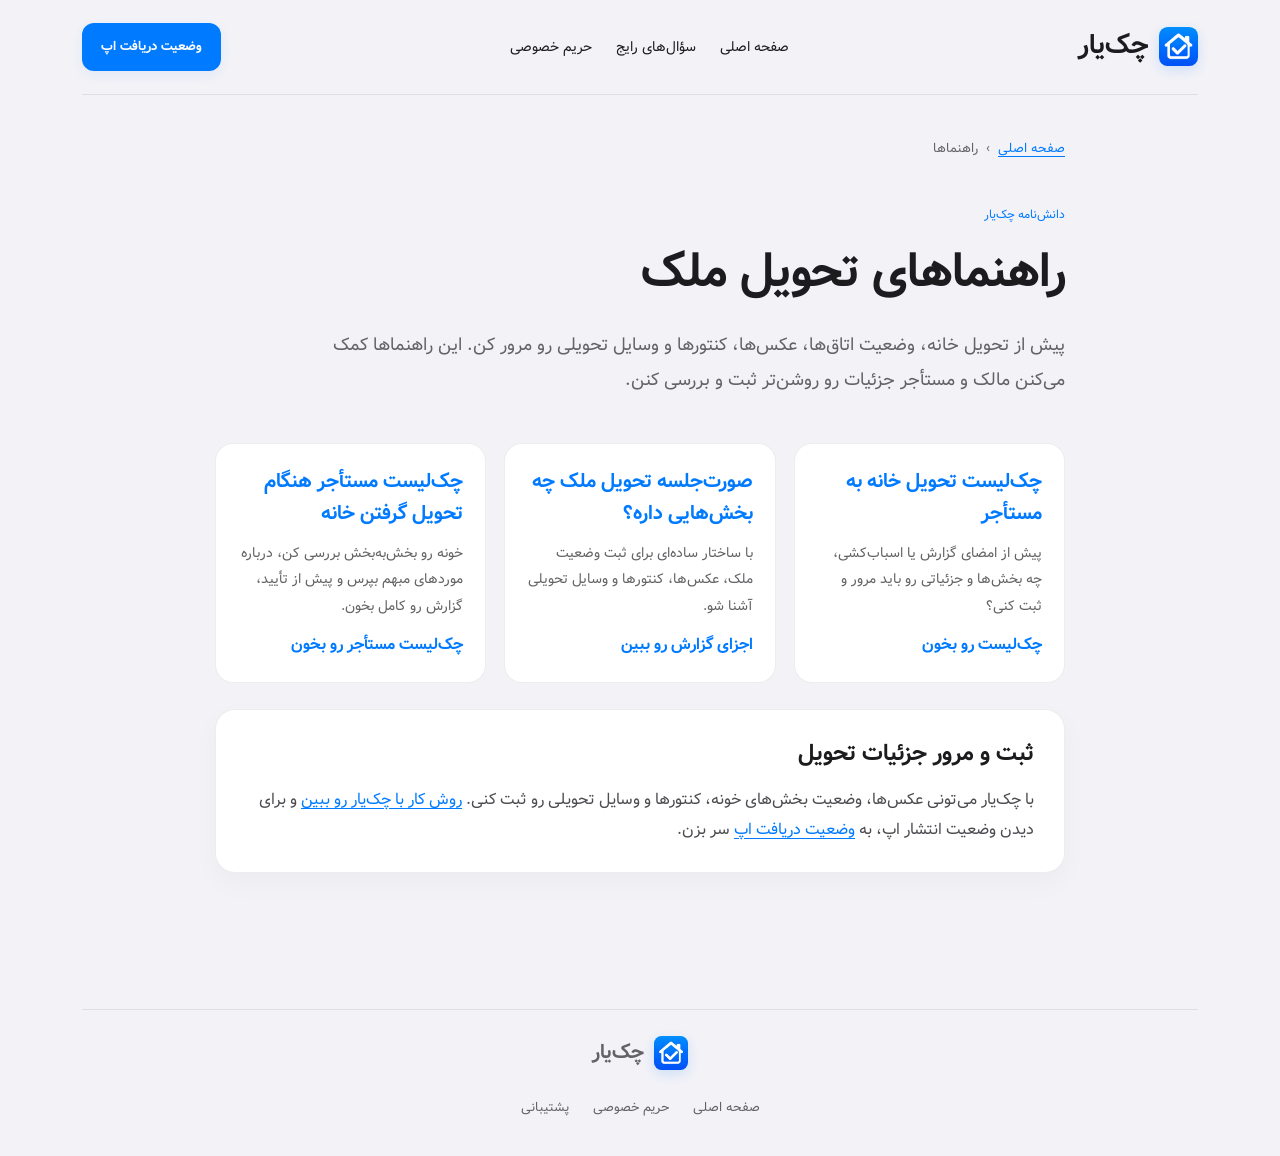
==== commit e14adcd8: "Use hero assets across the website - Load the homepage slideshow and kitchen photo from the hero PNG" ====
--- a/guides/index.html
+++ b/guides/index.html
@@ -6,7 +6,7 @@
   <meta name="description" content="راهنماهای کاربردی برای تحویل خانه، ثبت وضعیت ملک و آماده‌کردن گزارش روشن برای مالک و مستأجر.">
   <title>راهنماهای تحویل ملک و خانه اجاره‌ای — چک‌یار</title>
   <link rel="canonical" href="https://checkyaar.ir/guides/">
-  <link rel="icon" href="../assets/optimized/app-icon.webp" type="image/webp">
+  <link rel="icon" href="../assets/brand/app-logo.png" type="image/png">
   <meta property="og:type" content="website">
   <meta property="og:locale" content="fa_IR">
   <meta property="og:site_name" content="چک‌یار">
@@ -29,7 +29,7 @@
 <body>
   <div class="wrap">
     <nav aria-label="پیمایش اصلی">
-      <a class="brand" href="../"><img class="mark" src="../assets/optimized/app-icon.webp" alt="" width="39" height="39" decoding="async"> چک‌یار</a>
+      <a class="brand" href="../"><img class="mark" src="../assets/brand/app-logo.png" alt="" width="39" height="39" decoding="async"> چک‌یار</a>
       <div class="navlinks"><a href="../">صفحه اصلی</a><a href="../#faq">سؤال‌های رایج</a><a href="../privacy.html">حریم خصوصی</a></div>
       <a class="btn small" href="../#download">وضعیت دریافت اپ</a>
     </nav>
@@ -63,7 +63,7 @@
       </section>
     </main>
     <footer class="privacy-footer">
-      <a class="brand" href="../"><img class="mark" src="../assets/optimized/app-icon.webp" alt="" width="34" height="34" decoding="async"> چک‌یار</a>
+      <a class="brand" href="../"><img class="mark" src="../assets/brand/app-logo.png" alt="" width="34" height="34" decoding="async"> چک‌یار</a>
       <nav aria-label="پیوندهای پایانی"><a href="../">صفحه اصلی</a><a href="../privacy.html">حریم خصوصی</a><a href="mailto:support@checkyaar.ir">پشتیبانی</a></nav>
     </footer>
   </div>
--- a/styles.css
+++ b/styles.css
@@ -1,12 +1,12 @@
 @font-face {
   font-family:v;
   font-display:swap;
-  src:url('assets/brand/Vazirmatn-Regular.ttf')
+  src:url('assets/brand/Vazirmatn-Regular.woff2') format('woff2')
 }
 @font-face {
   font-family:v;
   font-display:swap;
-  src:url('assets/brand/Vazirmatn-Bold.ttf');
+  src:url('assets/brand/Vazirmatn-Bold.woff2') format('woff2');
   font-weight:700
 }
 * {
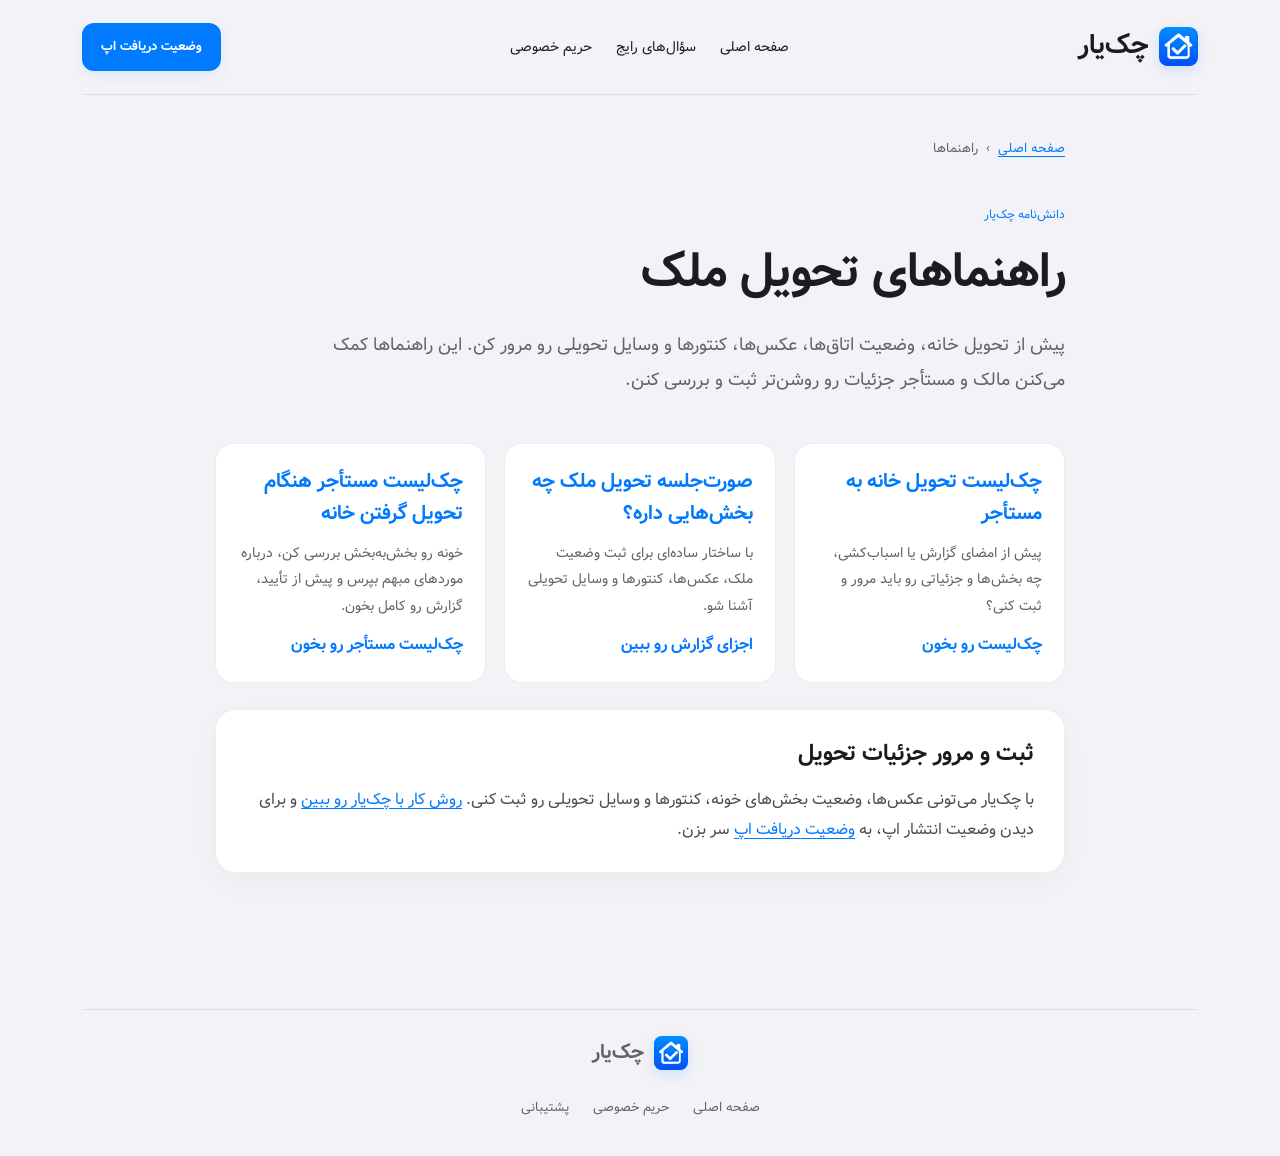
==== commit bfd6e449: "Update website sharing artwork - Point Open Graph and Twitter metadata at the new PNG preview and de" ====
--- a/guides/index.html
+++ b/guides/index.html
@@ -13,7 +13,7 @@
   <meta property="og:title" content="راهنماهای تحویل ملک — چک‌یار">
   <meta property="og:description" content="چک‌لیست‌ها و راهنماهای ثبت وضعیت خانه برای مالک و مستأجر.">
   <meta property="og:url" content="https://checkyaar.ir/guides/">
-  <meta property="og:image" content="https://checkyaar.ir/assets/brand/social-preview.jpg">
+  <meta property="og:image" content="https://checkyaar.ir/assets/brand/social-preview.png">
   <link rel="stylesheet" href="../styles.css">
   <script type="application/ld+json">
   {
